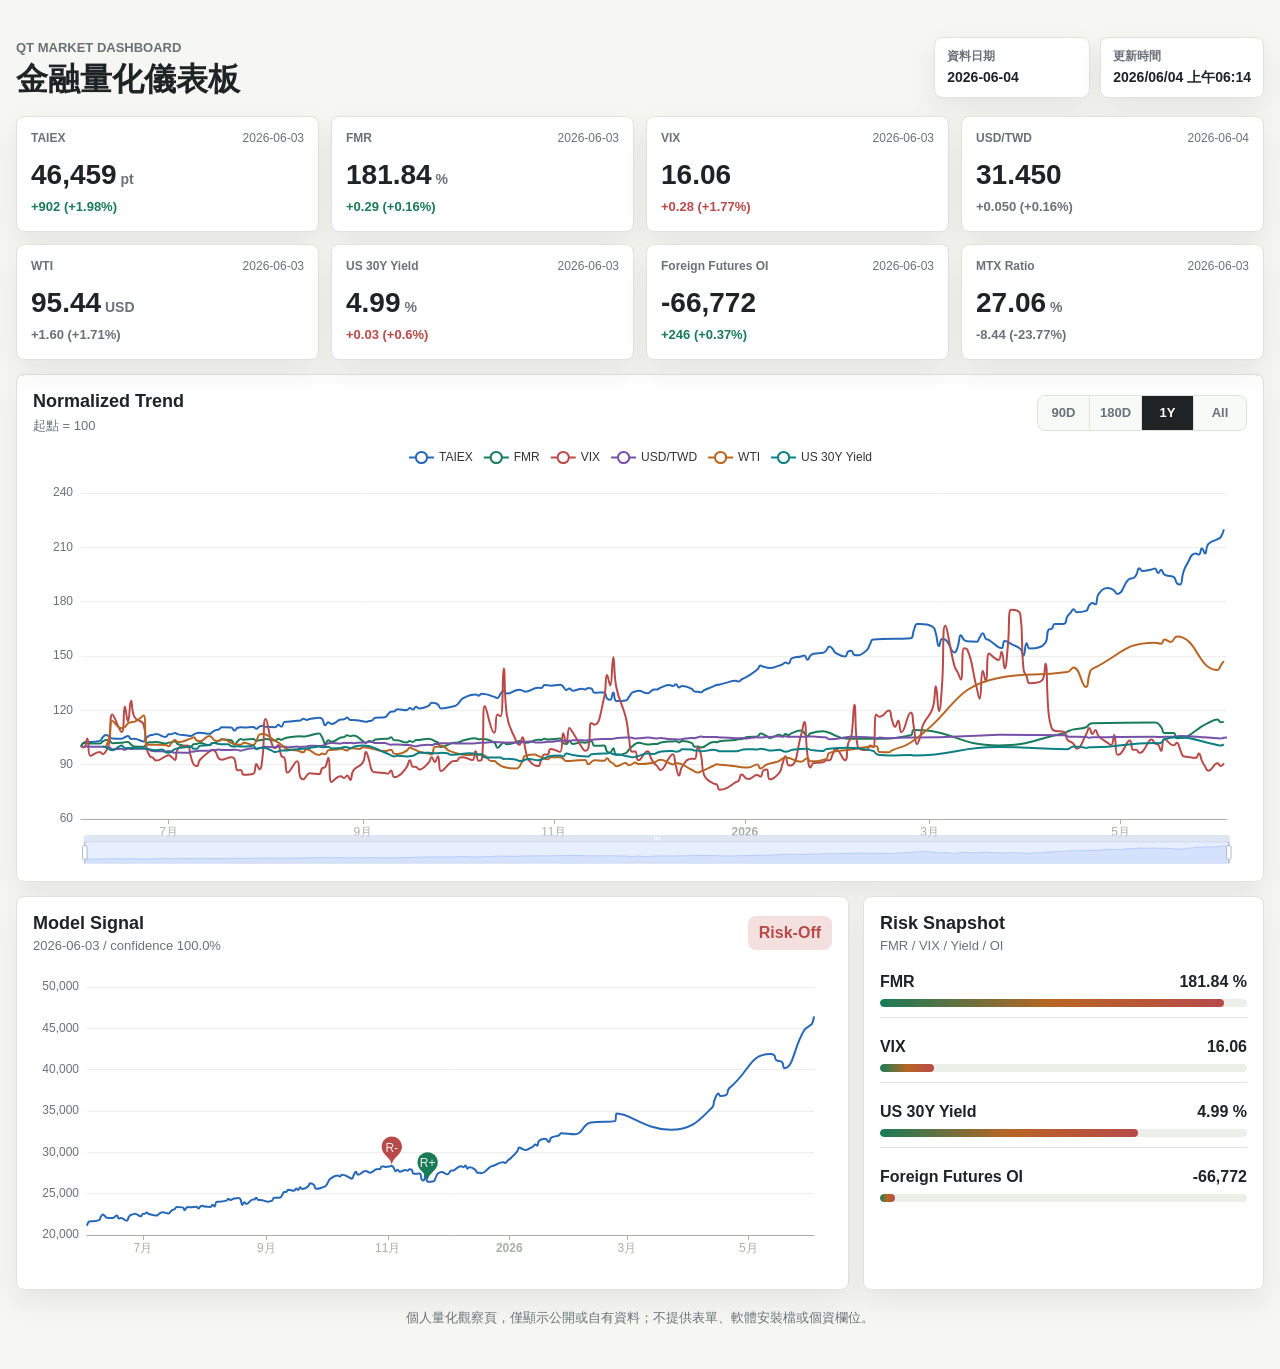
==== docs/index.html @ 3c848dcc "Initialize docs-only dashboard site" ====
<!doctype html>
<html lang="zh-Hant">
  <head>
    <meta charset="utf-8" />
    <meta name="viewport" content="width=device-width, initial-scale=1" />
    <meta
      name="description"
      content="Personal quantitative market dashboard. Static GitHub Pages site with no forms, no software installers, and no personal-data fields."
    />
    <meta
      http-equiv="Content-Security-Policy"
      content="default-src 'self'; script-src 'self'; style-src 'self' 'unsafe-inline'; img-src 'self' data:; connect-src 'self'; object-src 'none'; base-uri 'self'; form-action 'none'"
    />
    <title>QT Market Dashboard</title>
    <link rel="stylesheet" href="./styles.css" />
  </head>
  <body>
    <main class="shell">
      <header class="topbar">
        <div>
          <p class="eyebrow">QT Market Dashboard</p>
          <h1>金融量化儀表板</h1>
        </div>
        <div class="status-strip">
          <div>
            <span>資料日期</span>
            <strong id="latest-date">--</strong>
          </div>
          <div>
            <span>更新時間</span>
            <strong id="generated-at">--</strong>
          </div>
        </div>
      </header>

      <section class="metric-grid" id="metric-grid" aria-label="Latest metrics"></section>

      <section class="panel chart-panel">
        <div class="panel-head">
          <div>
            <h2>Normalized Trend</h2>
            <p>起點 = 100</p>
          </div>
          <div class="range-control" id="range-control" aria-label="Range">
            <button type="button" data-range="90">90D</button>
            <button type="button" data-range="180">180D</button>
            <button type="button" data-range="365" class="active">1Y</button>
            <button type="button" data-range="0">All</button>
          </div>
        </div>
        <div class="chart" id="trend-chart"></div>
      </section>

      <section class="dashboard-grid">
        <section class="panel">
          <div class="panel-head">
            <div>
              <h2>Model Signal</h2>
              <p id="signal-subtitle">--</p>
            </div>
            <div class="signal-badge" id="signal-badge">--</div>
          </div>
          <div class="chart compact" id="signal-chart"></div>
        </section>

        <section class="panel">
          <div class="panel-head">
            <div>
              <h2>Risk Snapshot</h2>
              <p>FMR / VIX / Yield / OI</p>
            </div>
          </div>
          <div class="risk-list" id="risk-list"></div>
        </section>
      </section>

      <footer class="site-note">
        個人量化觀察頁，僅顯示公開或自有資料；不提供表單、軟體安裝檔或個資欄位。
      </footer>
    </main>

    <script src="./vendor/echarts.min.js"></script>
    <script src="./app.js"></script>
  </body>
</html>
---- docs/styles.css ----
:root {
  color-scheme: light;
  --bg: #f6f7f2;
  --panel: #ffffff;
  --ink: #202326;
  --muted: #6a7178;
  --line: #dfe3dc;
  --green: #197b57;
  --red: #b84a4a;
  --blue: #2667b8;
  --orange: #b86523;
  --violet: #7751a8;
  --teal: #0d7f83;
  --shadow: 0 12px 28px rgba(33, 39, 32, 0.08);
}

* {
  box-sizing: border-box;
}

body {
  margin: 0;
  background: var(--bg);
  color: var(--ink);
  font-family: "Segoe UI", "Noto Sans TC", Arial, sans-serif;
}

button {
  font: inherit;
}

.shell {
  width: min(1440px, calc(100% - 32px));
  margin: 0 auto;
  padding: 24px 0 40px;
}

.topbar {
  display: flex;
  align-items: end;
  justify-content: space-between;
  gap: 20px;
  min-height: 92px;
  padding: 8px 0 18px;
}

.eyebrow {
  margin: 0 0 6px;
  color: var(--muted);
  font-size: 13px;
  font-weight: 700;
  text-transform: uppercase;
}

h1,
h2,
p {
  margin: 0;
}

h1 {
  font-size: 32px;
  line-height: 1.15;
  font-weight: 800;
}

h2 {
  font-size: 18px;
  line-height: 1.2;
}

.status-strip {
  display: flex;
  gap: 10px;
  flex-wrap: wrap;
  justify-content: flex-end;
}

.status-strip div,
.metric-card,
.panel {
  background: var(--panel);
  border: 1px solid var(--line);
  border-radius: 8px;
  box-shadow: var(--shadow);
}

.status-strip div {
  min-width: 156px;
  padding: 10px 12px;
}

.status-strip span,
.metric-card span {
  display: block;
  color: var(--muted);
  font-size: 12px;
  font-weight: 700;
}

.status-strip strong {
  display: block;
  margin-top: 4px;
  font-size: 14px;
}

.metric-grid {
  display: grid;
  grid-template-columns: repeat(4, minmax(0, 1fr));
  gap: 12px;
}

.metric-card {
  min-height: 116px;
  padding: 14px;
}

.metric-top {
  display: flex;
  justify-content: space-between;
  gap: 12px;
}

.metric-date {
  color: var(--muted);
  font-size: 12px;
}

.metric-value {
  margin-top: 16px;
  font-size: 28px;
  line-height: 1;
  font-weight: 800;
}

.metric-value span {
  display: inline;
  color: var(--muted);
  font-size: 14px;
  font-weight: 800;
}

.metric-change {
  margin-top: 10px;
  font-size: 13px;
  font-weight: 700;
}

.metric-change.good {
  color: var(--green);
}

.metric-change.bad {
  color: var(--red);
}

.metric-change.neutral {
  color: var(--muted);
}

.panel {
  padding: 16px;
}

.chart-panel {
  margin-top: 14px;
}

.panel-head {
  display: flex;
  align-items: center;
  justify-content: space-between;
  gap: 16px;
  min-height: 36px;
  margin-bottom: 10px;
}

.panel-head p {
  margin-top: 4px;
  color: var(--muted);
  font-size: 13px;
}

.range-control {
  display: inline-grid;
  grid-template-columns: repeat(4, 52px);
  border: 1px solid var(--line);
  border-radius: 8px;
  overflow: hidden;
  background: #f8faf7;
}

.range-control button {
  height: 34px;
  border: 0;
  border-right: 1px solid var(--line);
  background: transparent;
  color: var(--muted);
  cursor: pointer;
  font-size: 13px;
  font-weight: 800;
}

.range-control button:last-child {
  border-right: 0;
}

.range-control button.active {
  background: var(--ink);
  color: #ffffff;
}

.chart {
  width: 100%;
  height: 420px;
}

.chart.compact {
  height: 310px;
}

.dashboard-grid {
  display: grid;
  grid-template-columns: minmax(0, 1.35fr) minmax(320px, 0.65fr);
  gap: 14px;
  margin-top: 14px;
}

.signal-badge {
  min-width: 84px;
  border-radius: 8px;
  padding: 8px 10px;
  background: #f1f3ee;
  text-align: center;
  font-weight: 800;
}

.signal-badge.risk-on {
  background: #dff2e8;
  color: var(--green);
}

.signal-badge.risk-off {
  background: #f4e0df;
  color: var(--red);
}

.risk-list {
  display: grid;
  gap: 10px;
}

.risk-row {
  display: grid;
  grid-template-columns: 1fr auto;
  gap: 8px 12px;
  align-items: center;
  border-bottom: 1px solid var(--line);
  padding: 10px 0;
}

.risk-row:last-child {
  border-bottom: 0;
}

.risk-name {
  font-weight: 800;
}

.risk-value {
  font-weight: 800;
  text-align: right;
}

.risk-bar {
  grid-column: 1 / -1;
  height: 8px;
  border-radius: 999px;
  background: #ecefe8;
  overflow: hidden;
}

.risk-bar span {
  display: block;
  height: 100%;
  border-radius: inherit;
  background: linear-gradient(90deg, var(--green), var(--orange), var(--red));
}

.site-note {
  margin-top: 18px;
  color: var(--muted);
  font-size: 13px;
  line-height: 1.6;
  text-align: center;
}

@media (max-width: 980px) {
  .topbar {
    align-items: stretch;
    flex-direction: column;
  }

  .status-strip {
    justify-content: stretch;
  }

  .status-strip div {
    flex: 1 1 180px;
  }

  .metric-grid {
    grid-template-columns: repeat(2, minmax(0, 1fr));
  }

  .dashboard-grid {
    grid-template-columns: 1fr;
  }
}

@media (max-width: 620px) {
  .shell {
    width: min(100% - 20px, 1440px);
    padding-top: 12px;
  }

  h1 {
    font-size: 26px;
  }

  .metric-grid {
    grid-template-columns: 1fr;
  }

  .panel-head {
    align-items: stretch;
    flex-direction: column;
  }

  .range-control {
    width: 100%;
    grid-template-columns: repeat(4, 1fr);
  }

  .chart {
    height: 340px;
  }
}
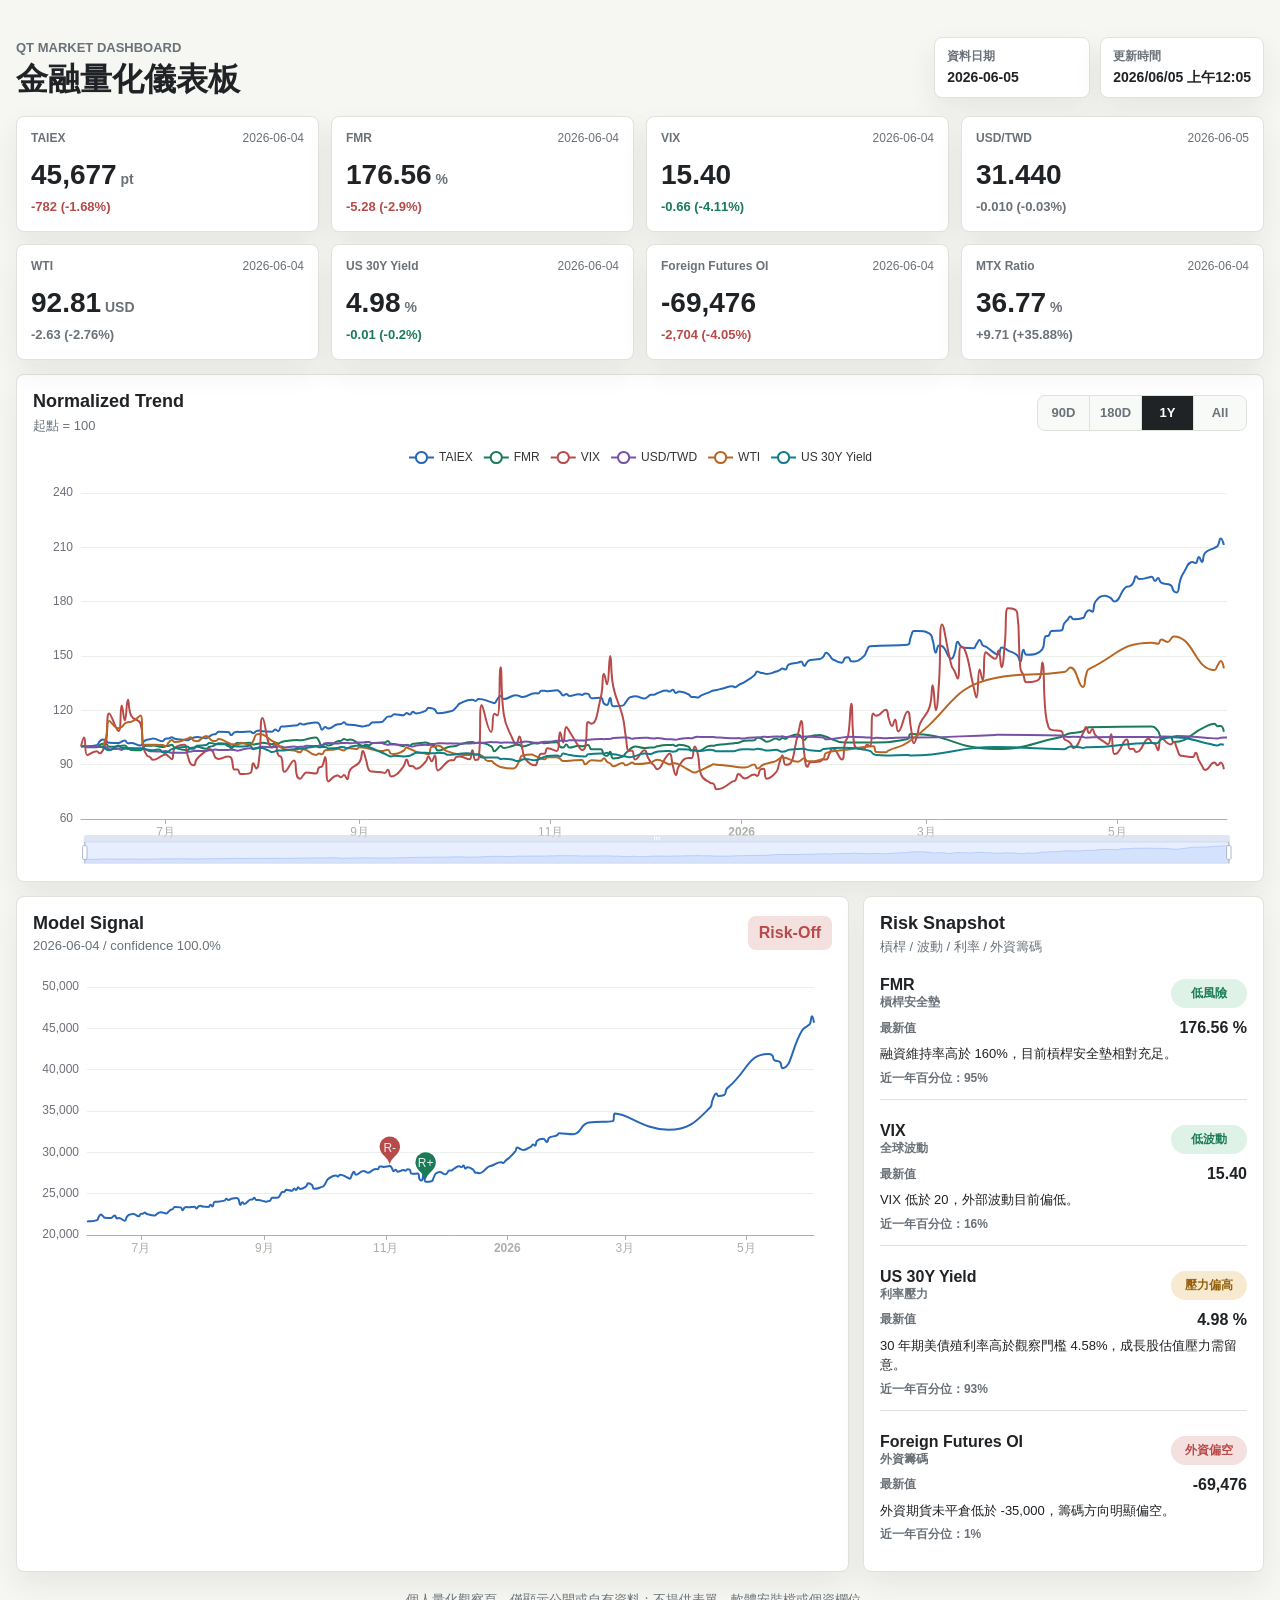
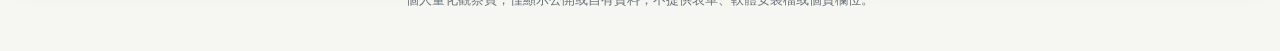
==== commit 92d8a11a: "Update dashboard data 2026-06-05 14:57" ====
--- a/docs/index.html
+++ b/docs/index.html
@@ -67,7 +67,7 @@
           <div class="panel-head">
             <div>
               <h2>Risk Snapshot</h2>
-              <p>FMR / VIX / Yield / OI</p>
+              <p>槓桿 / 波動 / 利率 / 外資籌碼</p>
             </div>
           </div>
           <div class="risk-list" id="risk-list"></div>
--- a/docs/styles.css
+++ b/docs/styles.css
@@ -247,44 +247,84 @@
 
 .risk-list {
   display: grid;
-  gap: 10px;
+  gap: 12px;
 }
 
 .risk-row {
-  display: grid;
-  grid-template-columns: 1fr auto;
-  gap: 8px 12px;
-  align-items: center;
   border-bottom: 1px solid var(--line);
-  padding: 10px 0;
+  padding: 10px 0 12px;
 }
 
 .risk-row:last-child {
   border-bottom: 0;
 }
 
+.risk-row-head,
+.risk-reading {
+  display: flex;
+  align-items: center;
+  justify-content: space-between;
+  gap: 12px;
+}
+
 .risk-name {
   font-weight: 800;
 }
 
-.risk-value {
-  font-weight: 800;
-  text-align: right;
-}
-
-.risk-bar {
-  grid-column: 1 / -1;
-  height: 8px;
+.risk-dimension,
+.risk-reading span,
+.risk-meta {
+  color: var(--muted);
+  font-size: 12px;
+  font-weight: 700;
+}
+
+.risk-pill {
+  min-width: 76px;
   border-radius: 999px;
-  background: #ecefe8;
-  overflow: hidden;
-}
-
-.risk-bar span {
-  display: block;
-  height: 100%;
-  border-radius: inherit;
-  background: linear-gradient(90deg, var(--green), var(--orange), var(--red));
+  padding: 6px 10px;
+  text-align: center;
+  font-size: 12px;
+  font-weight: 900;
+}
+
+.risk-pill.calm {
+  background: #dff2e8;
+  color: var(--green);
+}
+
+.risk-pill.watch {
+  background: #f8ead0;
+  color: #94600d;
+}
+
+.risk-pill.danger {
+  background: #f4e0df;
+  color: var(--red);
+}
+
+.risk-pill.neutral {
+  background: #eef1f3;
+  color: var(--muted);
+}
+
+.risk-reading {
+  margin-top: 8px;
+}
+
+.risk-reading strong {
+  font-size: 16px;
+}
+
+.risk-note {
+  margin-top: 8px;
+  color: var(--ink);
+  font-size: 13px;
+  line-height: 1.45;
+}
+
+.risk-meta {
+  margin-top: 6px;
 }
 
 .site-note {
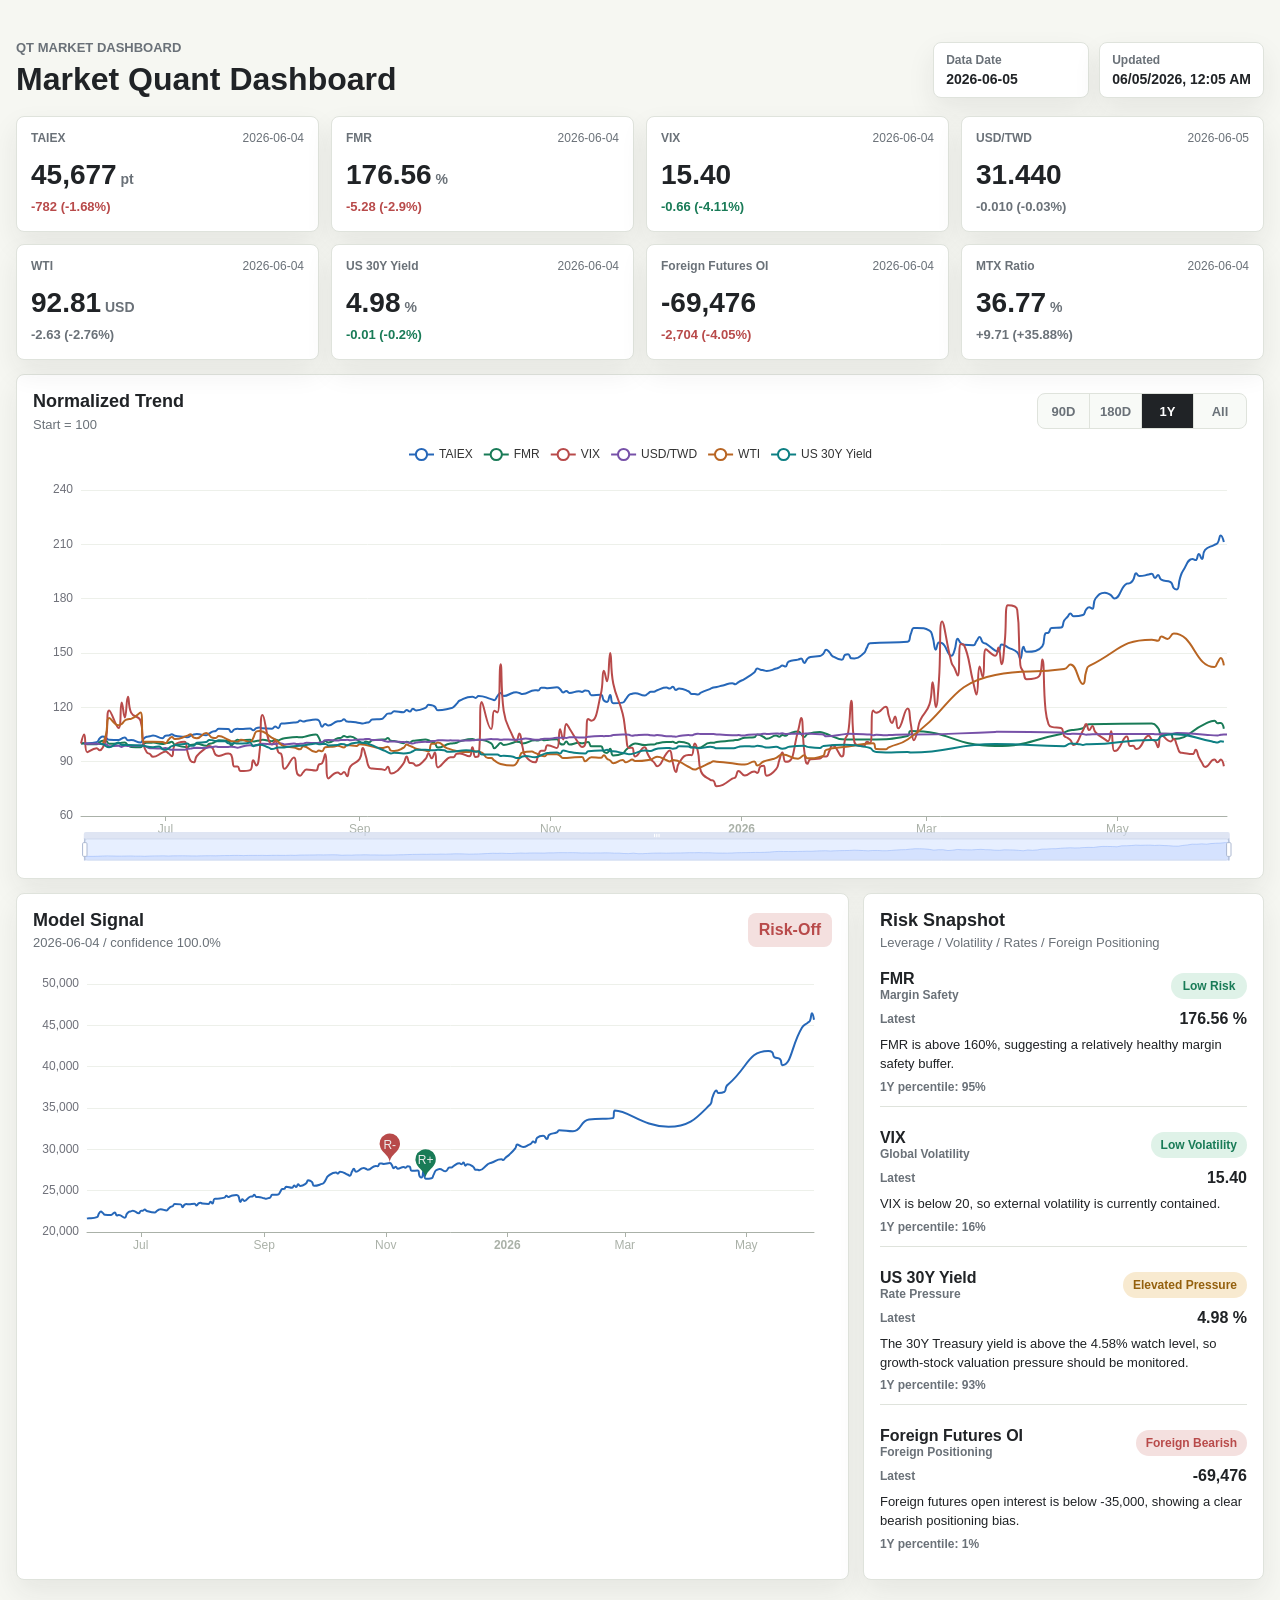
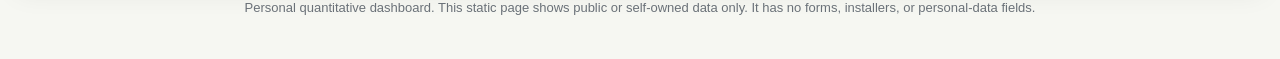
==== commit d20bf2ac: "Update dashboard data 2026-06-08 08:54" ====
--- a/docs/index.html
+++ b/docs/index.html
@@ -1,5 +1,5 @@
 <!doctype html>
-<html lang="zh-Hant">
+<html lang="en">
   <head>
     <meta charset="utf-8" />
     <meta name="viewport" content="width=device-width, initial-scale=1" />
@@ -19,15 +19,15 @@
       <header class="topbar">
         <div>
           <p class="eyebrow">QT Market Dashboard</p>
-          <h1>金融量化儀表板</h1>
+          <h1>Market Quant Dashboard</h1>
         </div>
         <div class="status-strip">
           <div>
-            <span>資料日期</span>
+            <span>Data Date</span>
             <strong id="latest-date">--</strong>
           </div>
           <div>
-            <span>更新時間</span>
+            <span>Updated</span>
             <strong id="generated-at">--</strong>
           </div>
         </div>
@@ -39,7 +39,7 @@
         <div class="panel-head">
           <div>
             <h2>Normalized Trend</h2>
-            <p>起點 = 100</p>
+            <p>Start = 100</p>
           </div>
           <div class="range-control" id="range-control" aria-label="Range">
             <button type="button" data-range="90">90D</button>
@@ -67,7 +67,7 @@
           <div class="panel-head">
             <div>
               <h2>Risk Snapshot</h2>
-              <p>槓桿 / 波動 / 利率 / 外資籌碼</p>
+              <p>Leverage / Volatility / Rates / Foreign Positioning</p>
             </div>
           </div>
           <div class="risk-list" id="risk-list"></div>
@@ -75,7 +75,7 @@
       </section>
 
       <footer class="site-note">
-        個人量化觀察頁，僅顯示公開或自有資料；不提供表單、軟體安裝檔或個資欄位。
+        Personal quantitative dashboard. This static page shows public or self-owned data only. It has no forms, installers, or personal-data fields.
       </footer>
     </main>
 
